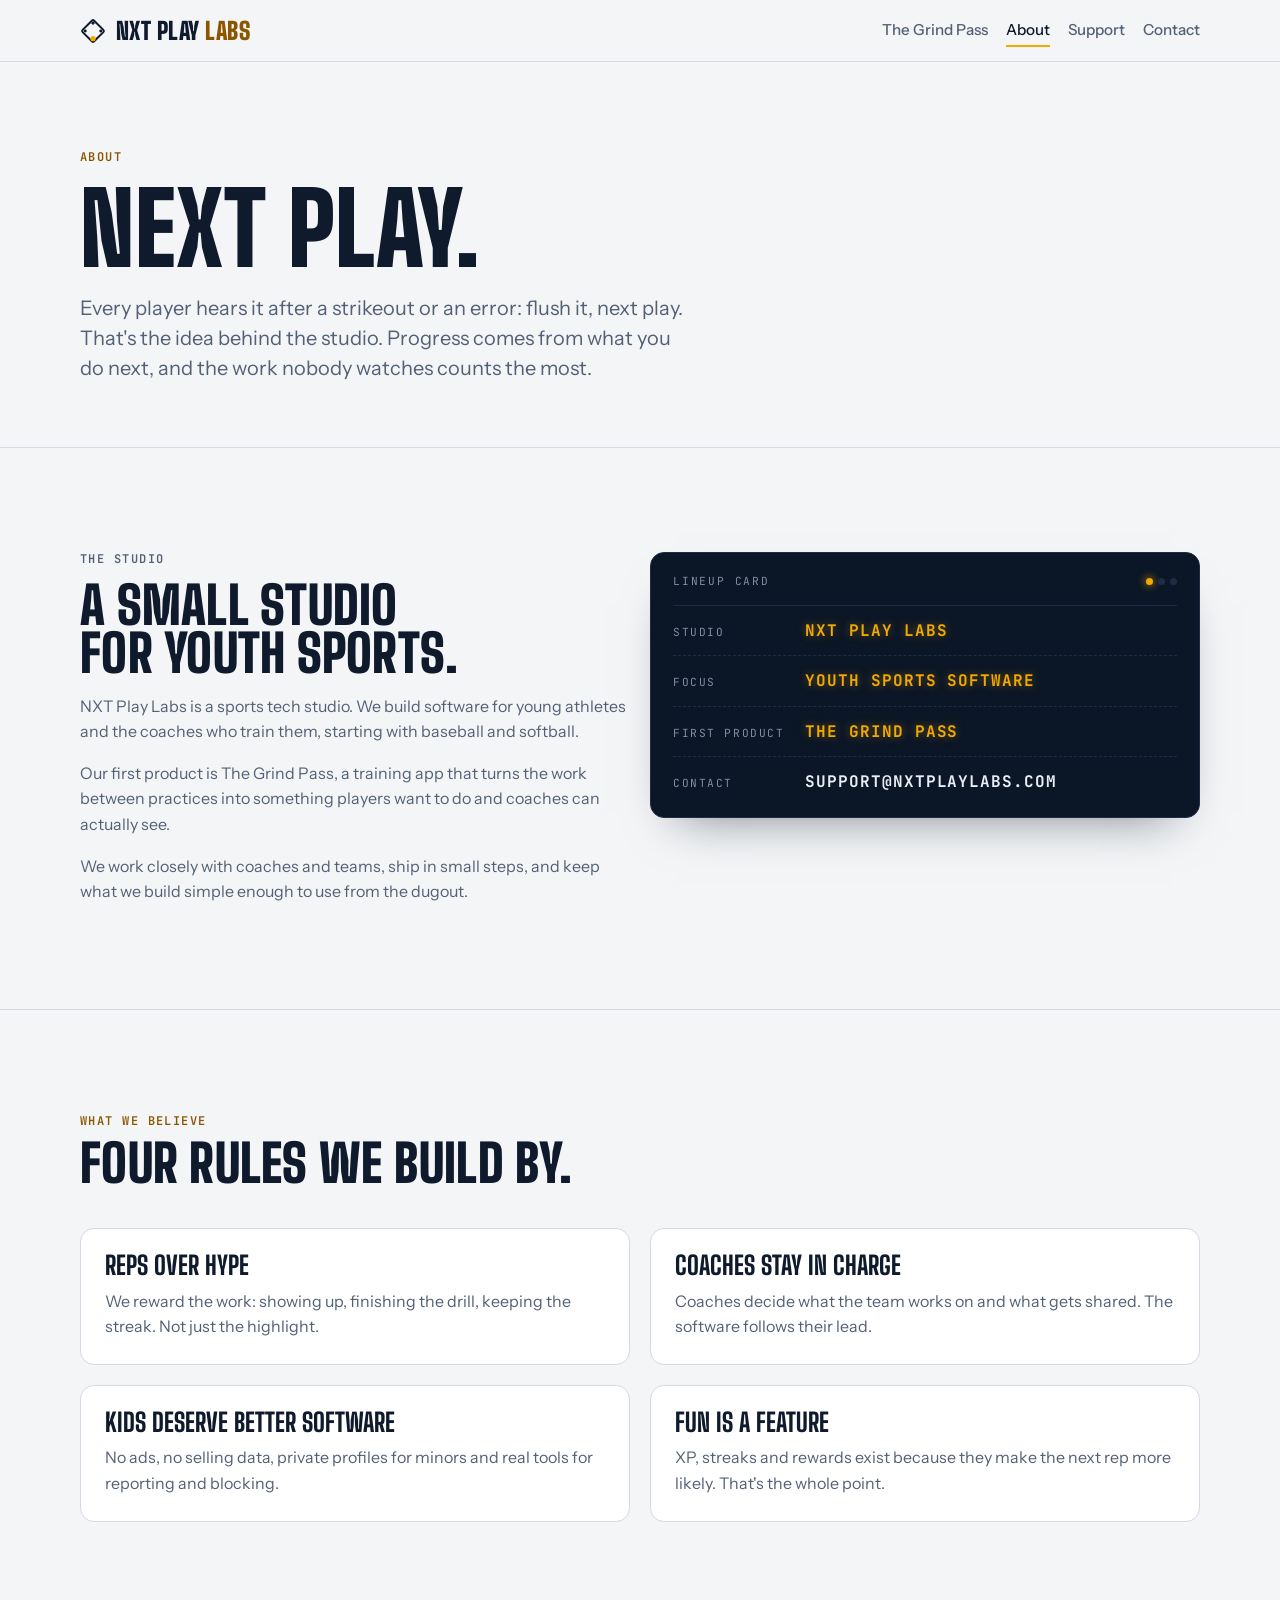
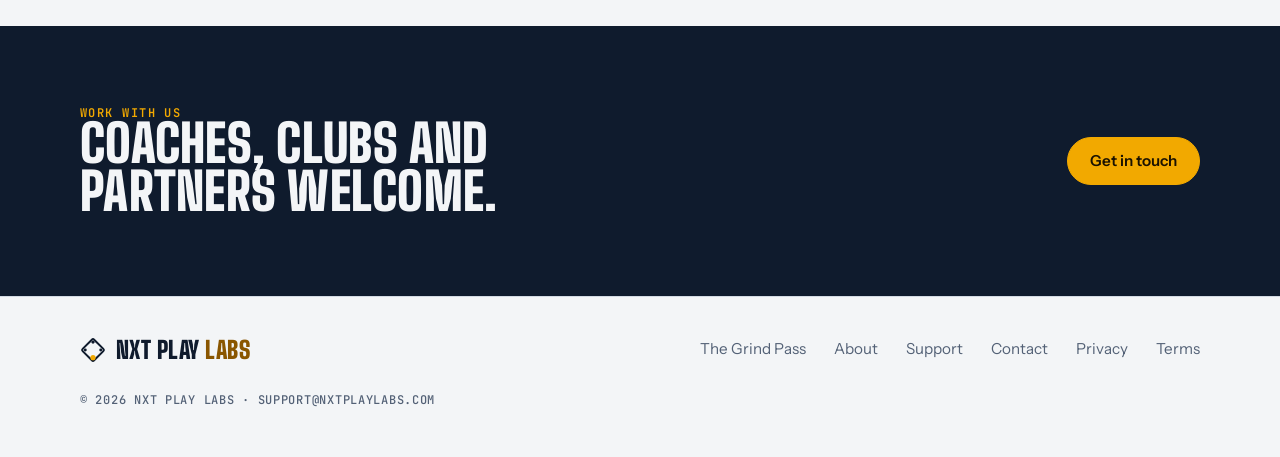
==== about.html @ ef2858e3 "Five-page company site for nxtplaylabs.com Home, The Grind Pass, About, Support and Contact as stati" ====
<!doctype html>
<html lang="en">
<head>
<meta charset="utf-8">
<meta name="viewport" content="width=device-width, initial-scale=1, viewport-fit=cover">
<title>About NXT Play Labs</title>
<meta name="claude:viewport-fit-sides" content="cover">
<meta name="description" content="NXT Play Labs is a sports tech studio building software for young athletes and their coaches.">
<meta property="og:title" content="About NXT Play Labs">
<meta property="og:description" content="NXT Play Labs is a sports tech studio building software for young athletes and their coaches.">
<meta property="og:type" content="website">
<link rel="icon" href="favicon.svg" type="image/svg+xml">
<link rel="preconnect" href="https://fonts.googleapis.com">
<link rel="preconnect" href="https://fonts.gstatic.com" crossorigin>
<link rel="stylesheet" href="https://fonts.googleapis.com/css2?family=Big+Shoulders+Display:wght@800;900&family=Instrument+Sans:wght@400;500;600;700&family=JetBrains+Mono:wght@500;600;700&display=swap">
<link rel="stylesheet" href="styles.css">
</head>
<body>
<header class="site-header">
  <div class="wrap">
    <a class="brand" href="index.html" aria-label="NXT Play Labs home"><svg class="brand-mark" viewBox="0 0 32 32" aria-hidden="true"><rect x="6" y="6" width="20" height="20" rx="2" transform="rotate(45 16 16)" fill="none" stroke="currentColor" stroke-width="2.5"/><circle cx="16" cy="25.5" r="3.2" fill="var(--bulb)"/><circle cx="16" cy="6.5" r="1.8" fill="currentColor"/><circle cx="6.5" cy="16" r="1.8" fill="currentColor"/><circle cx="25.5" cy="16" r="1.8" fill="currentColor"/></svg><span class="brand-name">NXT Play <span>Labs</span></span></a>
    <nav class="nav" aria-label="Main"><a href="grind-pass.html">The Grind Pass</a><a href="about.html" aria-current="page">About</a><a href="support.html">Support</a><a href="contact.html">Contact</a></nav>
  </div>
</header>
<main id="main">

<section class="page-hero">
  <div class="wrap">
    <p class="label">About</p>
    <h1 class="display">Next play.</h1>
    <p class="lede">Every player hears it after a strikeout or an error: flush it, next play. That's the idea behind the studio. Progress comes from what you do next, and the work nobody watches counts the most.</p>
  </div>
</section>

<section class="section" aria-labelledby="studio-h">
  <div class="wrap grid-2" style="align-items:start">
    <div class="prose">
      <p class="label">The studio</p>
      <h2 id="studio-h" class="display" style="font-size:var(--step-3)">A small studio for youth sports.</h2>
      <p>NXT Play Labs is a sports tech studio. We build software for young athletes and the coaches who train them, starting with baseball and softball.</p>
      <p>Our first product is The Grind Pass, a training app that turns the work between practices into something players want to do and coaches can actually see.</p>
      <p>We work closely with coaches and teams, ship in small steps, and keep what we build simple enough to use from the dugout.</p>
    </div>
    <aside class="board" aria-label="Studio facts">
      <div class="board-title"><span>Lineup card</span><span class="bulbs" aria-hidden="true"><i class="on"></i><i></i><i></i></span></div>
      <dl>
        <div class="board-row"><dt>Studio</dt><dd>NXT Play Labs</dd></div>
        <div class="board-row"><dt>Focus</dt><dd>Youth sports software</dd></div>
        <div class="board-row"><dt>First product</dt><dd>The Grind Pass</dd></div>
        <div class="board-row"><dt>Contact</dt><dd class="plain">support@nxtplaylabs.com</dd></div>
      </dl>
    </aside>
  </div>
</section>

<section class="section" aria-labelledby="believe-h">
  <div class="wrap">
    <div class="section-head">
      <p class="label">What we believe</p>
      <h2 id="believe-h" class="display">Four rules we build by.</h2>
    </div>
    <div class="grid-2">
      <div class="tile"><h3>Reps over hype</h3><p>We reward the work: showing up, finishing the drill, keeping the streak. Not just the highlight.</p></div>
      <div class="tile"><h3>Coaches stay in charge</h3><p>Coaches decide what the team works on and what gets shared. The software follows their lead.</p></div>
      <div class="tile"><h3>Kids deserve better software</h3><p>No ads, no selling data, private profiles for minors and real tools for reporting and blocking.</p></div>
      <div class="tile"><h3>Fun is a feature</h3><p>XP, streaks and rewards exist because they make the next rep more likely. That's the whole point.</p></div>
    </div>
  </div>
</section>

<section class="band" aria-labelledby="about-cta-h">
  <div class="wrap">
    <div>
      <p class="label">Work with us</p>
      <h2 id="about-cta-h" class="display">Coaches, clubs and partners welcome.</h2>
    </div>
    <div class="actions"><a class="btn" href="contact.html">Get in touch</a></div>
  </div>
</section>

</main>
<footer class="site-footer">
  <div class="wrap">
    <div class="footer-top">
      <a class="brand" href="index.html" aria-label="NXT Play Labs home"><svg class="brand-mark" viewBox="0 0 32 32" aria-hidden="true"><rect x="6" y="6" width="20" height="20" rx="2" transform="rotate(45 16 16)" fill="none" stroke="currentColor" stroke-width="2.5"/><circle cx="16" cy="25.5" r="3.2" fill="var(--bulb)"/><circle cx="16" cy="6.5" r="1.8" fill="currentColor"/><circle cx="6.5" cy="16" r="1.8" fill="currentColor"/><circle cx="25.5" cy="16" r="1.8" fill="currentColor"/></svg><span class="brand-name">NXT Play <span>Labs</span></span></a>
      <nav class="footer-links" aria-label="Footer">
        <a href="grind-pass.html">The Grind Pass</a>
        <a href="about.html">About</a>
        <a href="support.html">Support</a>
        <a href="contact.html">Contact</a>
        <a href="https://app.nxtplaylabs.com/privacy">Privacy</a>
        <a href="https://app.nxtplaylabs.com/terms">Terms</a>
      </nav>
    </div>
    <p class="footer-small">© <span data-year>2026</span> NXT Play Labs · support@nxtplaylabs.com</p>
  </div>
</footer>
<script src="site.js"></script>
</body>
</html>
---- styles.css ----
/* NXT Play Labs — company site.
   Layout concept: a ballpark at night — chalk-white pages, stadium-navy ink, and one
   scoreboard panel per page that carries the facts in amber bulb type. */
:root {
  --paper: #f3f5f7;      /* chalk line white, cool */
  --surface: #ffffff;
  --ink: #0f1b2d;        /* stadium navy */
  --muted: #536176;
  --line: #d3dae3;
  --bulb: #f2a900;       /* scoreboard bulb amber (marks, fills) */
  --bulb-ink: #8a5600;   /* amber that reads as text on paper */
  --board: #0b1626;      /* the scoreboard itself stays dark in both themes */
  --board-ink: #e9eef5;
  --board-dim: #7f8ea3;
  --board-line: #1e2d45;
  --grind: #e4002b;      /* The Grind Pass red, only on its own page */
  --focus: #2f6fdf;

  --display: "Big Shoulders Display", "Oswald", "Arial Narrow", Impact, sans-serif;
  --body: "Instrument Sans", "Segoe UI", system-ui, -apple-system, sans-serif;
  --mono: "JetBrains Mono", ui-monospace, "SFMono-Regular", Menlo, Consolas, monospace;

  --step-0: 1rem;
  --step-1: 1.25rem;
  --step-2: 1.75rem;
  --step-3: clamp(2.25rem, 5vw, 3.25rem);
  --step-4: clamp(3rem, 9vw, 6.25rem);
  --wrap: 72rem;
  --radius: 14px;
}
@media (prefers-color-scheme: dark) {
  :root:not([data-theme="light"]) {
    --paper: #09111d; --surface: #0f1a2b; --ink: #eef2f7; --muted: #9aa8bb; --line: #223148;
    --bulb: #ffb81c; --bulb-ink: #ffc94d; --board: #101d31; --board-ink: #eef2f7; --board-dim: #8796ab;
    --board-line: #243650; --grind: #ff2e4f; --focus: #7aa7ff; color-scheme: dark;
  }
}
:root[data-theme="dark"] {
  --paper: #09111d; --surface: #0f1a2b; --ink: #eef2f7; --muted: #9aa8bb; --line: #223148;
  --bulb: #ffb81c; --bulb-ink: #ffc94d; --board: #101d31; --board-ink: #eef2f7; --board-dim: #8796ab;
  --board-line: #243650; --grind: #ff2e4f; --focus: #7aa7ff; color-scheme: dark;
}

*, *::before, *::after { box-sizing: border-box; }
html { -webkit-text-size-adjust: 100%; }
body {
  margin: 0;
  background: var(--paper);
  color: var(--ink);
  font: 400 var(--step-0)/1.6 var(--body);
  -webkit-font-smoothing: antialiased;
}
img { max-width: 100%; height: auto; display: block; }
a { color: inherit; }
:focus-visible { outline: 3px solid var(--focus); outline-offset: 3px; border-radius: 4px; }
h1, h2, h3 { text-wrap: balance; margin: 0; }
p { margin: 0; }

.wrap {
  width: 100%;
  max-width: var(--wrap);
  margin-inline: auto;
  padding-left: max(16px, env(safe-area-inset-left, 0px));
  padding-right: max(16px, env(safe-area-inset-right, 0px));
}

/* ---------- header ---------- */
body::before {
  content: ""; position: fixed; inset: 0 0 auto; height: env(safe-area-inset-top, 0px);
  z-index: 10; background: var(--paper);
}
.site-header {
  position: sticky; top: env(safe-area-inset-top, 0px); z-index: 9;
  background: color-mix(in srgb, var(--paper) 92%, transparent);
  backdrop-filter: blur(8px);
  border-bottom: 1px solid var(--line);
}
.site-header .wrap {
  display: flex; flex-wrap: wrap; align-items: center; justify-content: space-between;
  gap: 8px 24px; padding-block: 14px;
}
.brand { display: inline-flex; align-items: center; gap: 10px; text-decoration: none; }
.brand-mark { width: 26px; height: 26px; flex: none; }
.brand-name {
  font: 900 1.5rem/1 var(--display); letter-spacing: 0.02em; text-transform: uppercase;
}
.brand-name span { color: var(--bulb-ink); }
.nav { display: flex; flex-wrap: wrap; gap: 4px 18px; }
.nav a {
  font: 500 0.95rem/1 var(--body); text-decoration: none; color: var(--muted);
  padding-block: 8px; border-bottom: 2px solid transparent;
}
.nav a:hover { color: var(--ink); }
.nav a[aria-current="page"] { color: var(--ink); border-bottom-color: var(--bulb); }

/* ---------- type helpers ---------- */
.label {
  font: 600 0.75rem/1.2 var(--mono); letter-spacing: 0.12em; text-transform: uppercase;
  color: var(--bulb-ink);
}
.display {
  font-family: var(--display); font-weight: 900; text-transform: uppercase;
  line-height: 0.92; letter-spacing: 0.005em;
}
.lede { font-size: var(--step-1); line-height: 1.5; color: var(--muted); max-width: 38rem; }
.prose { max-width: 40rem; display: grid; gap: 1rem; color: var(--ink); }
.prose p { color: var(--muted); }
.muted { color: var(--muted); }

/* ---------- sections ---------- */
.section { padding-block: clamp(56px, 9vw, 104px); }
.section + .section { border-top: 1px solid var(--line); }
.section-head { display: grid; gap: 12px; margin-bottom: 40px; max-width: 44rem; }
.section-head h2 { font-size: var(--step-3); }

/* ---------- hero ---------- */
.hero { padding-block: clamp(48px, 8vw, 96px) clamp(56px, 9vw, 104px); }
.hero-grid {
  display: grid; gap: clamp(32px, 5vw, 64px);
  grid-template-columns: minmax(0, 1.15fr) minmax(0, 0.85fr); align-items: center;
}
.hero h1 { font-size: var(--step-4); }
.hero h1 em { font-style: normal; color: var(--bulb-ink); }
.hero-copy { display: grid; gap: 24px; min-width: 0; }
.actions { display: flex; flex-wrap: wrap; gap: 12px; }

.btn {
  display: inline-flex; align-items: center; justify-content: center; gap: 8px;
  min-height: 48px; padding: 0 22px; border-radius: 999px;
  font: 600 0.95rem/1 var(--body); text-decoration: none; cursor: pointer;
  border: 1.5px solid var(--ink); background: var(--ink); color: var(--paper);
  transition: transform 120ms ease;
}
.btn:hover { transform: translateY(-1px); }
.btn.secondary { background: transparent; color: var(--ink); }
.btn.grind { background: var(--grind); border-color: var(--grind); color: #fff; }

/* ---------- scoreboard ---------- */
.board {
  background: var(--board); color: var(--board-ink);
  border: 1px solid var(--board-line); border-radius: var(--radius);
  padding: 20px 22px; font-family: var(--mono); min-width: 0;
  box-shadow: 0 24px 48px -28px rgba(8, 16, 30, 0.55);
}
.board-title {
  display: flex; justify-content: space-between; align-items: center; gap: 12px;
  font-size: 0.7rem; letter-spacing: 0.16em; text-transform: uppercase; color: var(--board-dim);
  padding-bottom: 14px; border-bottom: 1px solid var(--board-line);
}
.bulbs { display: inline-flex; gap: 5px; }
.bulbs i { width: 7px; height: 7px; border-radius: 50%; background: var(--board-line); }
.bulbs i.on { background: var(--bulb); box-shadow: 0 0 8px var(--bulb); }
.board dl { margin: 0; display: grid; }
.board-row {
  display: grid; grid-template-columns: 7.5rem minmax(0, 1fr); gap: 12px; align-items: baseline;
  padding-block: 12px; border-bottom: 1px dashed var(--board-line);
}
.board-row:last-child { border-bottom: 0; padding-bottom: 2px; }
.board dt { font-size: 0.7rem; letter-spacing: 0.14em; text-transform: uppercase; color: var(--board-dim); }
.board dd {
  margin: 0; font-size: 1rem; font-weight: 700; letter-spacing: 0.06em; text-transform: uppercase;
  color: var(--bulb); text-shadow: 0 0 10px color-mix(in srgb, var(--bulb) 45%, transparent);
  overflow-wrap: anywhere;
}
.board dd.plain { color: var(--board-ink); text-shadow: none; }

/* line score (a real baseball box) */
.linescore-wrap { overflow-x: auto; margin-top: 4px; }
.linescore { border-collapse: collapse; width: 100%; min-width: 20rem; font-variant-numeric: tabular-nums; }
.linescore th, .linescore td {
  font: 600 0.8rem/1 var(--mono); padding: 9px 6px; text-align: center;
  border-bottom: 1px solid var(--board-line);
}
.linescore th { color: var(--board-dim); font-weight: 500; font-size: 0.68rem; letter-spacing: 0.1em; }
.linescore td:first-child, .linescore th:first-child { text-align: left; padding-left: 0; }
.linescore td { color: var(--board-ink); }
.linescore td.hot { color: var(--bulb); }
.linescore .tot { border-left: 1px solid var(--board-line); }

/* ---------- cards / grids ---------- */
.grid-3 { display: grid; gap: 20px; grid-template-columns: repeat(3, minmax(0, 1fr)); }
.grid-2 { display: grid; gap: 20px; grid-template-columns: repeat(2, minmax(0, 1fr)); }
.tile {
  background: var(--surface); border: 1px solid var(--line); border-radius: var(--radius);
  padding: 24px; display: grid; gap: 10px; align-content: start; min-width: 0;
}
.tile h3 { font: 800 1.6rem/1 var(--display); text-transform: uppercase; }
.tile p { color: var(--muted); }

.product {
  display: grid; gap: clamp(24px, 4vw, 56px); grid-template-columns: minmax(0, 1fr) auto;
  align-items: center; background: var(--surface); border: 1px solid var(--line);
  border-radius: calc(var(--radius) + 6px); padding: clamp(24px, 4vw, 48px); overflow: hidden;
}
.product-copy { display: grid; gap: 18px; min-width: 0; }
.product-copy h3 { font-size: var(--step-3); }
.product-name { color: var(--grind); }
.ticks { list-style: none; padding: 0; margin: 0; display: grid; gap: 10px; }
.ticks li { display: grid; grid-template-columns: 18px minmax(0, 1fr); gap: 10px; color: var(--muted); }
.ticks li::before {
  content: ""; width: 10px; height: 10px; margin-top: 0.5em; transform: rotate(45deg);
  background: var(--bulb); border-radius: 1px;
}

/* phones */
.phones { display: flex; gap: 16px; align-items: flex-end; }
.phone {
  width: 220px; max-width: 100%; flex: none; border-radius: 30px; padding: 7px;
  background: #0b0f16; box-shadow: 0 30px 60px -30px rgba(8, 16, 30, 0.6);
}
.phone img { border-radius: 24px; width: 100%; aspect-ratio: 390 / 844; object-fit: cover; }
.phone.small { width: 180px; }
.phone-row { display: flex; gap: 18px; overflow-x: auto; padding-bottom: 12px; scroll-snap-type: x mandatory; }
.phone-row figure { margin: 0; display: grid; gap: 12px; scroll-snap-align: start; flex: none; }
.phone-row figcaption { font: 600 0.72rem/1.3 var(--mono); letter-spacing: 0.1em; text-transform: uppercase; color: var(--muted); }

.browser {
  border-radius: 12px; overflow: hidden; border: 1px solid var(--line); background: var(--surface);
  box-shadow: 0 30px 60px -36px rgba(8, 16, 30, 0.5);
}
.browser-bar { display: flex; gap: 6px; padding: 10px 12px; border-bottom: 1px solid var(--line); }
.browser-bar i { width: 9px; height: 9px; border-radius: 50%; background: var(--line); }

/* the daily loop: a real sequence, so it is numbered */
.loop { list-style: none; margin: 0; padding: 0; display: grid; gap: 0; grid-template-columns: repeat(5, minmax(0, 1fr)); counter-reset: step; }
.loop li {
  counter-increment: step; display: grid; gap: 8px; align-content: start;
  padding: 20px 18px 22px; border-top: 3px solid var(--ink); min-width: 0;
}
.loop li + li { border-left: 1px solid var(--line); }
.loop li::before {
  content: counter(step); font: 900 2.4rem/1 var(--display); color: var(--grind);
}
.loop h3 { font: 800 1.35rem/1 var(--display); text-transform: uppercase; }
.loop p { color: var(--muted); font-size: 0.95rem; }

/* CTA band */
.band { background: var(--ink); color: var(--paper); }
.band .wrap { padding-block: clamp(48px, 7vw, 80px); display: flex; flex-wrap: wrap; gap: 24px 48px; align-items: center; justify-content: space-between; }
.band h2 { font-size: var(--step-3); max-width: 30rem; }
.band .label { color: var(--bulb); }
.band .btn { background: var(--bulb); border-color: var(--bulb); color: #1b1200; }
.band .btn.secondary { background: transparent; color: var(--paper); border-color: var(--paper); }

/* FAQ */
.faq-groups { display: grid; gap: 48px; }
.faq-group { display: grid; grid-template-columns: minmax(0, 14rem) minmax(0, 1fr); gap: 24px 48px; }
.faq-group h2 { font: 900 2rem/1 var(--display); text-transform: uppercase; }
.faq { display: grid; border-top: 1px solid var(--line); }
.faq details { border-bottom: 1px solid var(--line); }
.faq summary {
  cursor: pointer; list-style: none; padding: 18px 40px 18px 0; position: relative;
  font-weight: 600; font-size: 1.05rem;
}
.faq summary::-webkit-details-marker { display: none; }
.faq summary::after {
  content: "+"; position: absolute; right: 4px; top: 14px; font: 400 1.6rem/1 var(--body); color: var(--bulb-ink);
}
.faq details[open] summary::after { content: "–"; }
.faq .answer { padding: 0 0 20px; color: var(--muted); display: grid; gap: 10px; max-width: 42rem; }
.faq .answer a { color: var(--ink); font-weight: 600; }

/* contact */
.contact-card {
  background: var(--surface); border: 1px solid var(--line); border-radius: var(--radius);
  padding: clamp(24px, 4vw, 40px); display: grid; gap: 18px; min-width: 0;
}
.email-line { display: flex; flex-wrap: wrap; align-items: center; gap: 12px; }
.email {
  font: 700 clamp(1.25rem, 4vw, 1.9rem)/1.2 var(--mono); letter-spacing: -0.01em;
  overflow-wrap: anywhere; user-select: all;
}
.copy-btn {
  min-height: 40px; padding: 0 16px; border-radius: 999px; border: 1.5px solid var(--line);
  background: transparent; color: var(--ink); font: 600 0.85rem/1 var(--body); cursor: pointer;
}
.copy-btn:hover { border-color: var(--ink); }
.topics { list-style: none; margin: 0; padding: 0; display: grid; gap: 0; border-top: 1px solid var(--line); }
.topics li {
  display: grid; grid-template-columns: minmax(0, 1fr) auto; gap: 12px 24px; align-items: center;
  padding-block: 18px; border-bottom: 1px solid var(--line);
}
.topics strong { display: block; font-size: 1.05rem; }
.topics span { color: var(--muted); font-size: 0.95rem; }
.topics a.subject {
  font: 600 0.75rem/1.2 var(--mono); letter-spacing: 0.08em; text-transform: uppercase;
  text-decoration: none; color: var(--bulb-ink); border: 1px solid var(--line); border-radius: 999px;
  padding: 9px 14px; white-space: nowrap;
}
.topics a.subject:hover { border-color: var(--bulb-ink); }

/* page hero (inner pages) */
.page-hero { padding-block: clamp(48px, 8vw, 88px) clamp(40px, 6vw, 64px); border-bottom: 1px solid var(--line); }
.page-hero .wrap { display: grid; gap: 18px; }
.page-hero h1 { font-size: var(--step-4); }

/* footer */
.site-footer { border-top: 1px solid var(--line); padding-block: 40px 48px; }
.site-footer .wrap { display: grid; gap: 28px; }
.footer-top { display: flex; flex-wrap: wrap; gap: 24px 48px; justify-content: space-between; align-items: flex-start; }
.footer-links { display: flex; flex-wrap: wrap; gap: 10px 28px; }
.footer-links a { color: var(--muted); text-decoration: none; font-size: 0.95rem; }
.footer-links a:hover { color: var(--ink); text-decoration: underline; }
.footer-small { font: 500 0.75rem/1.5 var(--mono); letter-spacing: 0.06em; color: var(--muted); text-transform: uppercase; }

/* ---------- responsive ---------- */
@media (max-width: 960px) {
  .hero-grid { grid-template-columns: minmax(0, 1fr); }
  .product { grid-template-columns: minmax(0, 1fr); }
  .loop { grid-template-columns: repeat(2, minmax(0, 1fr)); }
  .loop li + li { border-left: 0; }
  .faq-group { grid-template-columns: minmax(0, 1fr); }
}
@media (max-width: 720px) {
  .grid-3, .grid-2 { grid-template-columns: minmax(0, 1fr); }
  .phones .phone.small { display: none; }
  .phone { width: min(240px, 70vw); }
  .board-row { grid-template-columns: minmax(0, 1fr); gap: 4px; }
  .topics li { grid-template-columns: minmax(0, 1fr); }
  .topics a.subject { justify-self: start; }
}
@media (max-width: 480px) {
  .loop { grid-template-columns: minmax(0, 1fr); }
  .brand-name { font-size: 1.3rem; }
}
@media (prefers-reduced-motion: reduce) {
  * { transition: none !important; animation: none !important; }
}
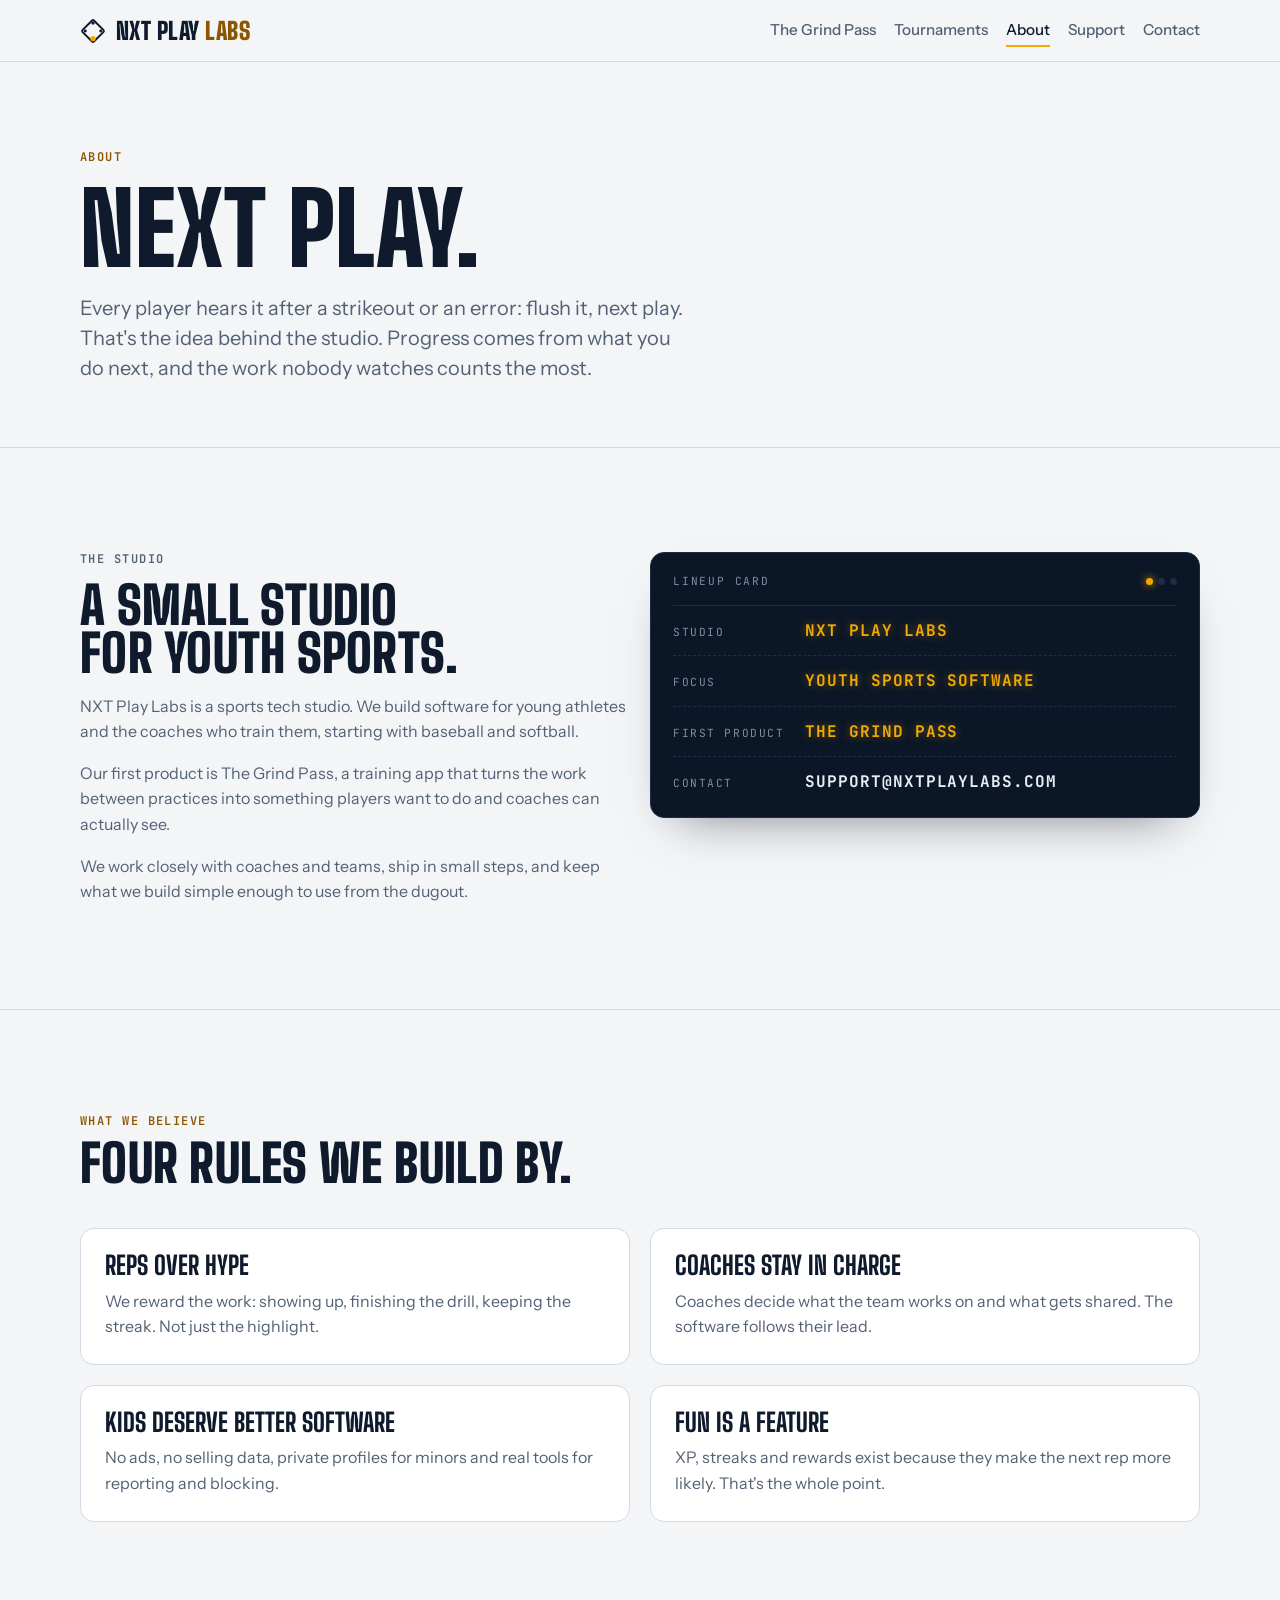
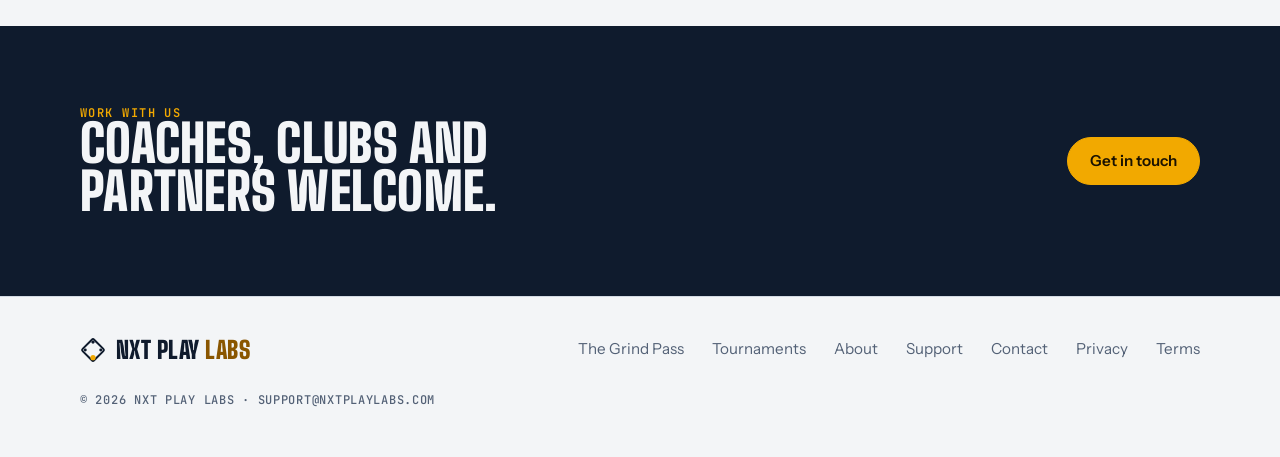
==== commit b91bde30: "Add tournament finder with ZIP search, detail pages and ingest pipeline - /tournaments: finder with " ====
--- a/about.html
+++ b/about.html
@@ -19,7 +19,7 @@
 <header class="site-header">
   <div class="wrap">
     <a class="brand" href="index.html" aria-label="NXT Play Labs home"><svg class="brand-mark" viewBox="0 0 32 32" aria-hidden="true"><rect x="6" y="6" width="20" height="20" rx="2" transform="rotate(45 16 16)" fill="none" stroke="currentColor" stroke-width="2.5"/><circle cx="16" cy="25.5" r="3.2" fill="var(--bulb)"/><circle cx="16" cy="6.5" r="1.8" fill="currentColor"/><circle cx="6.5" cy="16" r="1.8" fill="currentColor"/><circle cx="25.5" cy="16" r="1.8" fill="currentColor"/></svg><span class="brand-name">NXT Play <span>Labs</span></span></a>
-    <nav class="nav" aria-label="Main"><a href="grind-pass.html">The Grind Pass</a><a href="about.html" aria-current="page">About</a><a href="support.html">Support</a><a href="contact.html">Contact</a></nav>
+    <nav class="nav" aria-label="Main"><a href="grind-pass.html">The Grind Pass</a><a href="tournaments.html">Tournaments</a><a href="about.html" aria-current="page">About</a><a href="support.html">Support</a><a href="contact.html">Contact</a></nav>
   </div>
 </header>
 <main id="main">
@@ -85,6 +85,7 @@
       <a class="brand" href="index.html" aria-label="NXT Play Labs home"><svg class="brand-mark" viewBox="0 0 32 32" aria-hidden="true"><rect x="6" y="6" width="20" height="20" rx="2" transform="rotate(45 16 16)" fill="none" stroke="currentColor" stroke-width="2.5"/><circle cx="16" cy="25.5" r="3.2" fill="var(--bulb)"/><circle cx="16" cy="6.5" r="1.8" fill="currentColor"/><circle cx="6.5" cy="16" r="1.8" fill="currentColor"/><circle cx="25.5" cy="16" r="1.8" fill="currentColor"/></svg><span class="brand-name">NXT Play <span>Labs</span></span></a>
       <nav class="footer-links" aria-label="Footer">
         <a href="grind-pass.html">The Grind Pass</a>
+        <a href="tournaments.html">Tournaments</a>
         <a href="about.html">About</a>
         <a href="support.html">Support</a>
         <a href="contact.html">Contact</a>
--- a/styles.css
+++ b/styles.css
@@ -294,6 +294,154 @@
 .page-hero .wrap { display: grid; gap: 18px; }
 .page-hero h1 { font-size: var(--step-4); }
 
+/* tournament finder */
+[hidden] { display: none !important; }
+.sr-only { position: absolute; width: 1px; height: 1px; padding: 0; margin: -1px; overflow: hidden; clip: rect(0 0 0 0); white-space: nowrap; border: 0; }
+.tf { padding-top: clamp(32px, 5vw, 56px); }
+.tf-layout { display: grid; gap: 32px 40px; grid-template-columns: minmax(0, 17rem) minmax(0, 1fr); align-items: start; }
+.tf-filters {
+  position: sticky; top: 88px; display: grid; gap: 18px; min-width: 0;
+  background: var(--surface); border: 1px solid var(--line); border-radius: var(--radius); padding: 20px;
+}
+.tf-field { display: grid; gap: 8px; margin: 0; padding: 0; border: 0; min-width: 0; }
+.tf-field > label, .tf-field > legend {
+  font: 600 0.7rem/1.2 var(--mono); letter-spacing: 0.12em; text-transform: uppercase; color: var(--muted); padding: 0;
+}
+.tf-field > legend { margin-bottom: 8px; }
+.tf-filters input[type="search"], .tf-filters select {
+  width: 100%; min-height: 44px; padding: 0 12px; border-radius: 10px;
+  border: 1.5px solid var(--line); background: var(--paper); color: var(--ink);
+  font: 500 0.95rem/1.2 var(--body); appearance: none; -webkit-appearance: none;
+}
+.tf-filters select {
+  padding-right: 36px;
+  background-image: linear-gradient(45deg, transparent 50%, var(--muted) 50%), linear-gradient(135deg, var(--muted) 50%, transparent 50%);
+  background-position: calc(100% - 18px) 50%, calc(100% - 13px) 50%; background-size: 5px 5px; background-repeat: no-repeat;
+}
+.tf-filters input:hover, .tf-filters select:hover { border-color: var(--muted); }
+.tf-seg { display: grid; grid-template-columns: repeat(3, minmax(0, 1fr)); border: 1.5px solid var(--line); border-radius: 10px; overflow: hidden; }
+.tf-seg label { position: relative; cursor: pointer; }
+.tf-seg input { position: absolute; opacity: 0; inset: 0; margin: 0; cursor: pointer; }
+.tf-seg span {
+  display: grid; place-items: center; min-height: 40px; padding: 0 4px;
+  font: 600 0.82rem/1 var(--body); color: var(--muted);
+}
+.tf-seg label + label span { border-left: 1px solid var(--line); }
+.tf-seg input:checked + span { background: var(--ink); color: var(--paper); }
+.tf-seg input:focus-visible + span { outline: 3px solid var(--focus); outline-offset: -3px; }
+.tf-reset { justify-self: start; }
+
+.tf-main { min-width: 0; display: grid; gap: 16px; }
+.tf-count { font: 900 1.9rem/1 var(--display); text-transform: uppercase; }
+.tf-notice {
+  font: 600 0.75rem/1.4 var(--mono); letter-spacing: 0.08em; text-transform: uppercase; color: var(--bulb-ink);
+  border: 1px dashed var(--bulb-ink); border-radius: 10px; padding: 10px 14px;
+}
+.tf-list { list-style: none; margin: 0; padding: 0; display: grid; gap: 12px; }
+.tf-card {
+  display: grid; grid-template-columns: auto minmax(0, 1fr) auto; gap: 16px 20px; align-items: center;
+  background: var(--surface); border: 1px solid var(--line); border-radius: var(--radius); padding: 18px 20px;
+}
+.tf-date {
+  width: 64px; display: grid; justify-items: center; gap: 4px; padding: 10px 0 12px;
+  background: var(--board); border: 1px solid var(--board-line); border-radius: 10px; align-self: start;
+}
+.tf-mon { font: 600 0.65rem/1 var(--mono); letter-spacing: 0.16em; text-transform: uppercase; color: var(--board-dim); }
+.tf-day {
+  font: 900 1.9rem/1 var(--display); color: var(--bulb);
+  text-shadow: 0 0 10px color-mix(in srgb, var(--bulb) 45%, transparent);
+}
+.tf-body { display: grid; gap: 8px; min-width: 0; }
+.tf-name { font: 800 1.5rem/1 var(--display); text-transform: uppercase; }
+.tf-where { color: var(--muted); font-size: 0.95rem; }
+.tf-tags { list-style: none; margin: 0; padding: 0; display: flex; flex-wrap: wrap; gap: 6px; }
+.tf-tag {
+  font: 600 0.68rem/1 var(--mono); letter-spacing: 0.08em; text-transform: uppercase;
+  border: 1px solid var(--line); border-radius: 999px; padding: 6px 9px; color: var(--muted);
+}
+.tf-tag.tf-sport { color: var(--ink); border-color: var(--ink); }
+.tf-zip-row { display: grid; grid-template-columns: minmax(0, 0.8fr) minmax(0, 1.2fr); gap: 8px; }
+.tf-filters input[type="text"] {
+  width: 100%; min-height: 44px; padding: 0 12px; border-radius: 10px;
+  border: 1.5px solid var(--line); background: var(--paper); color: var(--ink);
+  font: 600 0.95rem/1.2 var(--mono); letter-spacing: 0.04em;
+}
+.tf-filters select:disabled { opacity: 0.55; cursor: not-allowed; }
+.tf-zip-msg { font-size: 0.82rem; color: var(--muted); min-height: 1.2em; }
+.tf-zip-msg.bad { color: var(--grind); }
+.tf-bar { display: flex; flex-wrap: wrap; align-items: center; justify-content: space-between; gap: 12px 24px; }
+.tf-sort { display: inline-flex; align-items: center; gap: 10px; }
+.tf-sort span { font: 600 0.7rem/1.2 var(--mono); letter-spacing: 0.12em; text-transform: uppercase; color: var(--muted); }
+.tf-sort select {
+  min-height: 40px; padding: 0 34px 0 12px; border-radius: 10px; border: 1.5px solid var(--line);
+  background: var(--surface); color: var(--ink); font: 500 0.9rem/1.2 var(--body); appearance: none; -webkit-appearance: none;
+  background-image: linear-gradient(45deg, transparent 50%, var(--muted) 50%), linear-gradient(135deg, var(--muted) 50%, transparent 50%);
+  background-position: calc(100% - 17px) 50%, calc(100% - 12px) 50%; background-size: 5px 5px; background-repeat: no-repeat;
+}
+.tf-action { display: grid; justify-items: end; gap: 10px; }
+.tf-dist { font: 700 0.85rem/1 var(--mono); letter-spacing: 0.06em; text-transform: uppercase; color: var(--bulb-ink); white-space: nowrap; }
+.tf-quick { display: flex; flex-wrap: wrap; gap: 10px; margin-top: 12px; }
+.tf-quick input {
+  min-height: 48px; width: 11rem; padding: 0 18px; border-radius: 999px; border: 1.5px solid var(--line);
+  background: var(--surface); color: var(--ink); font: 600 1rem/1 var(--mono); letter-spacing: 0.04em;
+}
+.tf-meta { font-size: 0.88rem; color: var(--muted); }
+.tf-action { justify-self: end; }
+.tf-register { min-height: 42px; padding: 0 18px; white-space: nowrap; }
+.tf-soon { font: 600 0.7rem/1.3 var(--mono); letter-spacing: 0.08em; text-transform: uppercase; color: var(--muted); text-align: right; display: block; max-width: 9rem; }
+.tf-empty { border: 1px dashed var(--line); border-radius: var(--radius); padding: 28px; display: grid; gap: 6px; }
+.tf-board-sub {
+  display: block; margin-top: 4px; font-size: 0.7rem; font-weight: 500; letter-spacing: 0.1em;
+  color: var(--board-dim); text-shadow: none;
+}
+.board dd a { color: inherit; }
+
+@media (max-width: 960px) {
+  .tf-layout { grid-template-columns: minmax(0, 1fr); }
+  .tf-filters { position: static; grid-template-columns: repeat(2, minmax(0, 1fr)); }
+  .tf-search, .tf-near { grid-column: 1 / -1; }
+}
+@media (max-width: 600px) {
+  .tf-filters { grid-template-columns: minmax(0, 1fr); }
+  .tf-card { grid-template-columns: auto minmax(0, 1fr); }
+  .tf-action { grid-column: 1 / -1; justify-self: stretch; grid-template-columns: auto minmax(0, 1fr); align-items: center; justify-items: start; }
+  .tf-action .tf-register { justify-self: stretch; }
+  .tf-register { width: 100%; }
+  .tf-soon { text-align: left; max-width: none; }
+}
+
+.tf-name a { text-decoration: none; }
+.tf-name a:hover { text-decoration: underline; text-decoration-thickness: 2px; text-underline-offset: 3px; }
+.tf-tag.tf-sanction { color: var(--bulb-ink); border-color: var(--bulb-ink); }
+
+/* tournament detail */
+.td-hero .wrap { gap: 14px; }
+.td-back { font: 600 0.8rem/1 var(--mono); letter-spacing: 0.08em; text-transform: uppercase; color: var(--muted); text-decoration: none; justify-self: start; }
+.td-back:hover { color: var(--ink); }
+.td-hero h1 { font-size: clamp(2.5rem, 7vw, 5rem); }
+.td-tags { margin-top: 4px; }
+.td-layout { display: grid; gap: 32px 56px; grid-template-columns: minmax(0, 1.4fr) minmax(0, 1fr); align-items: start; }
+.td-main { display: grid; gap: 24px; min-width: 0; }
+.td-facts { margin: 0; display: grid; border-top: 1px solid var(--line); }
+.td-facts > div { display: grid; grid-template-columns: 10rem minmax(0, 1fr); gap: 8px 24px; padding-block: 16px; border-bottom: 1px solid var(--line); }
+.td-facts dt { font: 600 0.72rem/1.6 var(--mono); letter-spacing: 0.12em; text-transform: uppercase; color: var(--muted); }
+.td-facts dd { margin: 0; font-size: 1.05rem; line-height: 1.5; overflow-wrap: anywhere; }
+.td-facts dd a { font-weight: 600; }
+.td-sanc { display: block; }
+.td-sanc + .td-sanc { margin-top: 8px; }
+.td-sub { display: block; color: var(--muted); font-size: 0.9rem; }
+.td-map { font-size: 0.9rem; }
+.td-disabled { opacity: 0.6; cursor: default; }
+.td-disabled:hover { transform: none; }
+.td-source { font-size: 0.9rem; }
+@media (max-width: 960px) {
+  .td-layout { grid-template-columns: minmax(0, 1fr); }
+}
+@media (max-width: 600px) {
+  .td-facts > div { grid-template-columns: minmax(0, 1fr); gap: 4px; }
+  .td .section, .td { padding-top: 32px; }
+}
+
 /* footer */
 .site-footer { border-top: 1px solid var(--line); padding-block: 40px 48px; }
 .site-footer .wrap { display: grid; gap: 28px; }
